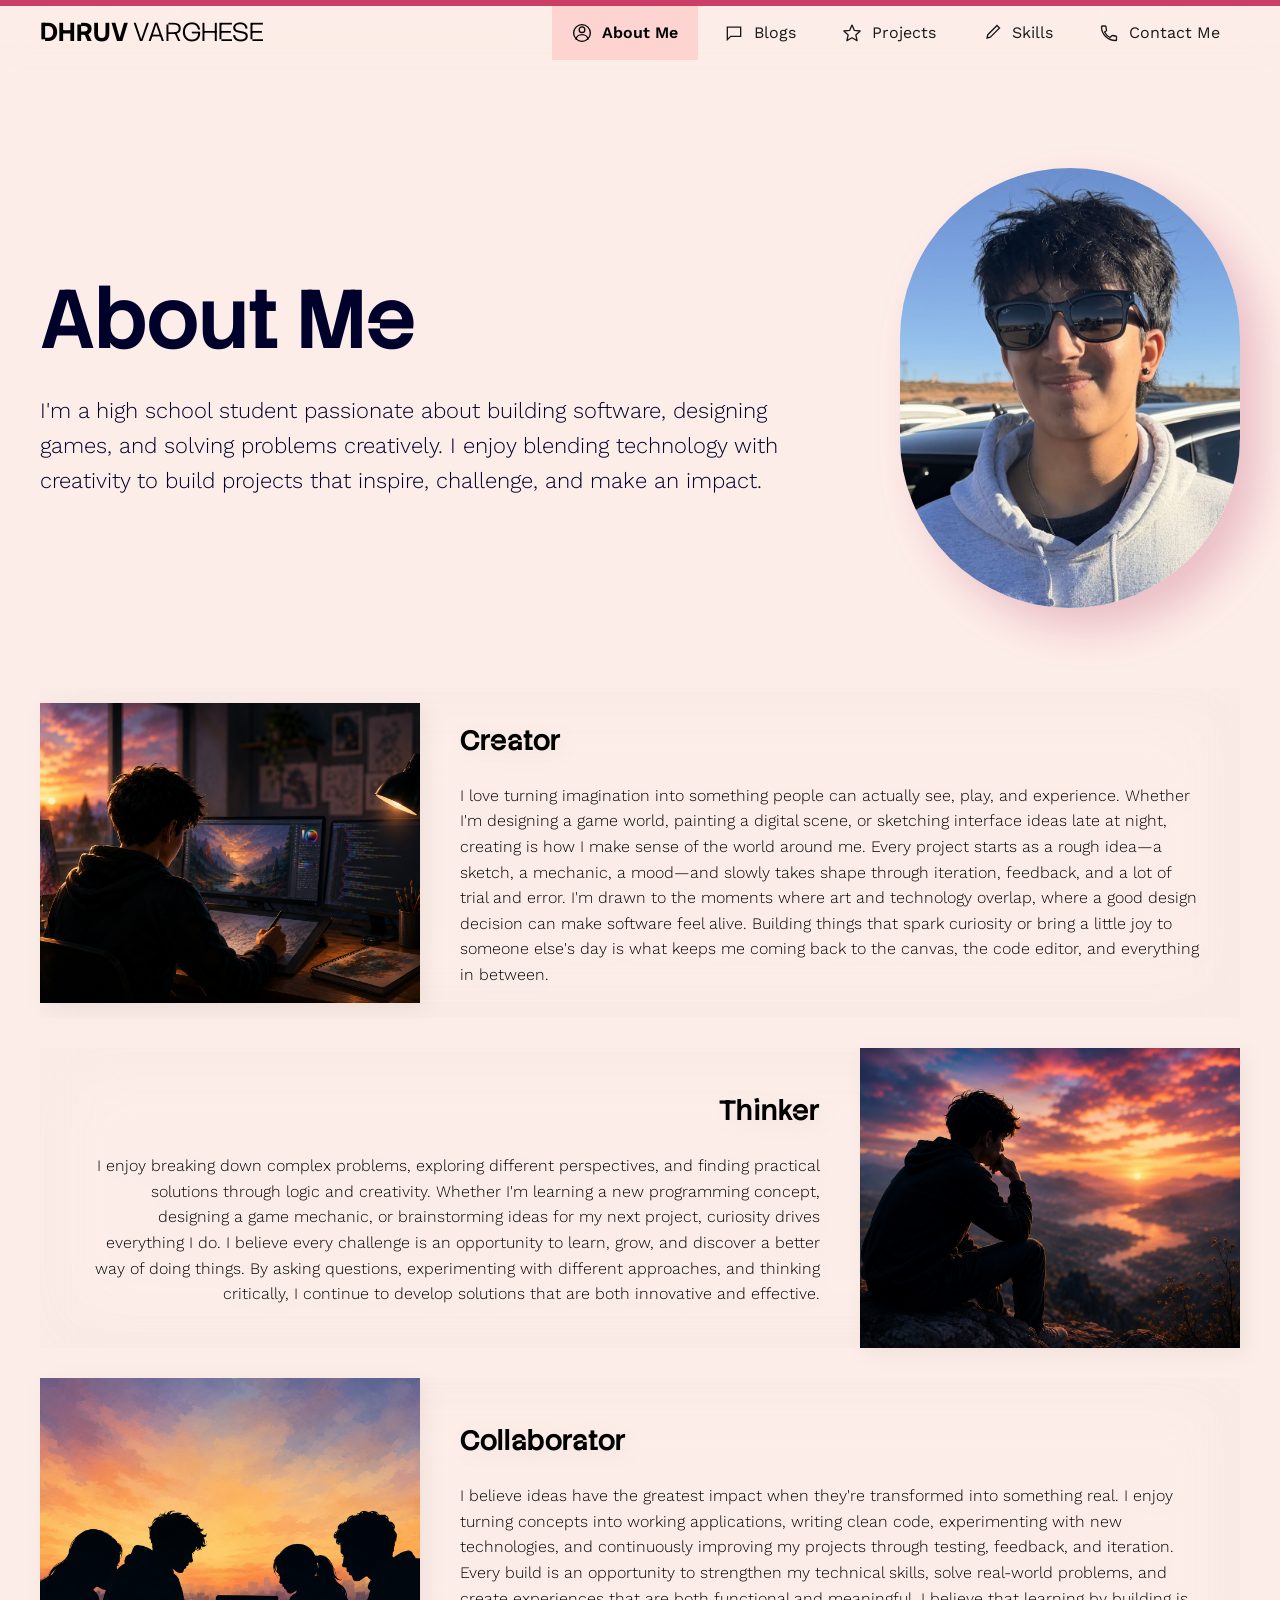
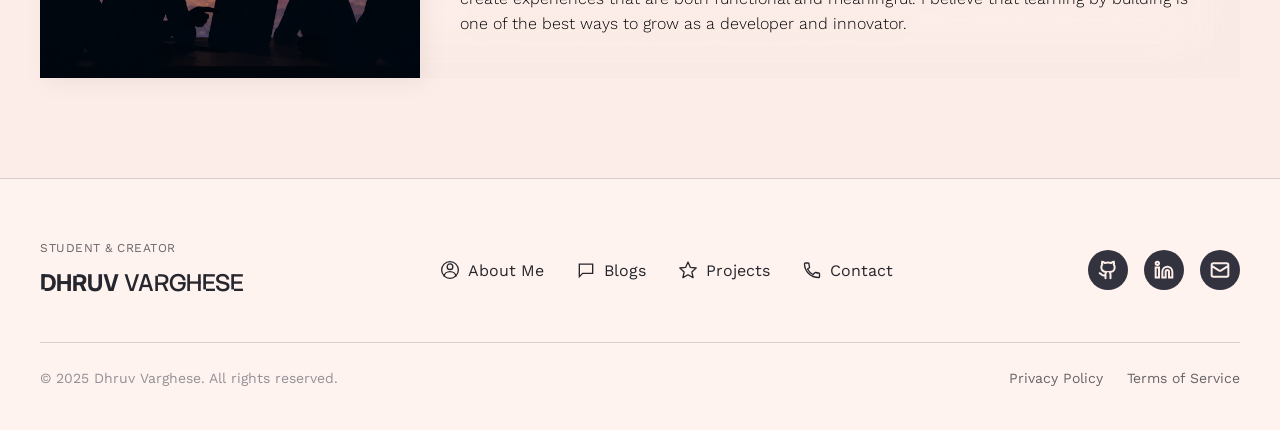
==== about.html @ 54e5962a "Initial commit of Dhruv Varghese portfolio site Static HTML/CSS/JS site with homepage, projects, blo" ====
<!DOCTYPE html>
<html lang="en">
<head>
<meta charset="UTF-8">
<meta name="viewport" content="width=device-width, initial-scale=1.0">
<title>About Me — Dhruv Varghese</title>
<meta name="description" content="About Dhruv Varghese — a high school student passionate about building software, designing games, and solving problems creatively.">
<link rel="icon" type="image/svg+xml" href="images/favicon.svg">
<link rel="preconnect" href="https://fonts.googleapis.com">
<link rel="preconnect" href="https://fonts.gstatic.com" crossorigin>
<link href="https://fonts.googleapis.com/css2?family=Stack+Sans+Notch:wght@200..700&family=Work+Sans:wght@300;400;500&display=swap" rel="stylesheet">
<link rel="stylesheet" href="css/style.css?v=130">
</head>
<body>

<div class="cursor-dot" aria-hidden="true"></div>

<div class="header__blur-band header__blur-band--1" aria-hidden="true"></div>
<div class="header__blur-band header__blur-band--2" aria-hidden="true"></div>
<div class="header__blur-band header__blur-band--3" aria-hidden="true"></div>
<div class="header__blur-band header__blur-band--4" aria-hidden="true"></div>
<div class="header__blur-band header__blur-band--5" aria-hidden="true"></div>
<div class="header__blur-band header__blur-band--6" aria-hidden="true"></div>
<div class="header__blur-band header__blur-band--7" aria-hidden="true"></div>
<div class="header__tint" aria-hidden="true"></div>
<header class="site-header" id="header">
	<div class="header__inner">
		<a href="index.html#top" class="logo">
			<span class="logo__bold">DHRUV </span><span class="logo__light">VARGHESE</span>
		</a>

		<nav class="nav" id="nav">
			<a href="about.html" class="nav__link nav__link--active">
				<svg class="nav__icon" viewBox="0 0 24 24" fill="none" stroke="currentColor" stroke-width="1.6"><circle cx="12" cy="8" r="3.4"/><path d="M5 20c0-3.5 3-6 7-6s7 2.5 7 6"/><circle cx="12" cy="12" r="10"/></svg>
				About Me
			</a>
			<a href="blog.html" class="nav__link">
				<svg class="nav__icon" viewBox="0 0 24 24" fill="none" stroke="currentColor" stroke-width="1.6"><path d="M4 5h16v11H8l-4 4V5Z"/></svg>
				Blogs
			</a>
			<a href="projects.html" class="nav__link">
				<svg class="nav__icon" viewBox="0 0 24 24" fill="none" stroke="currentColor" stroke-width="1.6" stroke-linejoin="round"><path d="M12 2.5l2.9 6.4 6.9.7-5.2 4.7 1.5 6.9L12 17.7l-6.1 3.5 1.5-6.9L2.2 9.6l6.9-.7L12 2.5Z"/></svg>
				Projects
			</a>
			<a href="skills.html" class="nav__link">
				<svg class="nav__icon" viewBox="0 0 24 24" fill="none" stroke="currentColor" stroke-width="1.6"><path d="m18 3 3 3-11 11-4 1 1-4L18 3Z"/></svg>
				Skills
			</a>
			<a href="contact.html" class="nav__link">
				<svg class="nav__icon" viewBox="0 0 24 24" fill="none" stroke="currentColor" stroke-width="1.6" stroke-linejoin="round"><path d="M6.6 10.8c1.4 2.8 3.8 5.1 6.6 6.6l2.2-2.2c.3-.3.7-.4 1-.2 1.1.4 2.4.6 3.6.6.6 0 1 .4 1 1V20c0 .6-.4 1-1 1C10.4 21 3 13.6 3 4.6c0-.6.4-1 1-1h3.4c.6 0 1 .4 1 1 0 1.3.2 2.5.6 3.6.1.4 0 .8-.2 1L6.6 10.8Z"/></svg>
				Contact Me
			</a>
		</nav>

		<button class="nav-toggle" id="navToggle" aria-label="Toggle menu" aria-expanded="false">
			<span></span><span></span><span></span>
		</button>
	</div>
</header>

<main id="top">

	<!-- ======================================================
	     HERO
	     ====================================================== -->
	<section class="about-hero">
		<div class="about-hero__body reveal">
			<h1 class="about-hero__title">About Me</h1>
			<p class="about-hero__desc">
				I'm a high school student passionate about building software, designing games, and
				solving problems creatively. I enjoy blending technology with creativity to build
				projects that inspire, challenge, and make an impact.
			</p>
		</div>
		<div class="about-hero__photo reveal">
			<img src="images/DV.jpg" alt="Dhruv Varghese">
		</div>
	</section>

	<!-- ======================================================
	     ROLES
	     ====================================================== -->
	<div class="about-roles">
		<article class="about-role-card reveal">
			<div class="about-role-card__image"><img src="images/card-creator.jpg" alt="Dhruv as a creator"></div>
			<div class="about-role-card__body">
				<h2 class="about-role-card__title">Creator</h2>
				<p class="about-role-card__desc">
					I love turning imagination into something people can actually see, play, and
					experience. Whether I'm designing a game world, painting a digital scene, or
					sketching interface ideas late at night, creating is how I make sense of the world
					around me. Every project starts as a rough idea—a sketch, a mechanic, a mood—and
					slowly takes shape through iteration, feedback, and a lot of trial and error. I'm
					drawn to the moments where art and technology overlap, where a good design decision
					can make software feel alive. Building things that spark curiosity or bring a little
					joy to someone else's day is what keeps me coming back to the canvas, the code
					editor, and everything in between.
				</p>
			</div>
		</article>

		<article class="about-role-card about-role-card--reverse reveal">
			<div class="about-role-card__image"><img src="images/card-thinker.jpg" alt="Dhruv as a thinker"></div>
			<div class="about-role-card__body">
				<h2 class="about-role-card__title">Thinker</h2>
				<p class="about-role-card__desc">
					I enjoy breaking down complex problems, exploring different perspectives, and finding
					practical solutions through logic and creativity. Whether I'm learning a new
					programming concept, designing a game mechanic, or brainstorming ideas for my next
					project, curiosity drives everything I do. I believe every challenge is an opportunity
					to learn, grow, and discover a better way of doing things. By asking questions,
					experimenting with different approaches, and thinking critically, I continue to develop
					solutions that are both innovative and effective.
				</p>
			</div>
		</article>

		<article class="about-role-card reveal">
			<div class="about-role-card__image"><img src="images/card-collaborator.jpg" alt="Dhruv as a collaborator"></div>
			<div class="about-role-card__body">
				<h2 class="about-role-card__title">Collaborator</h2>
				<p class="about-role-card__desc">
					I believe ideas have the greatest impact when they're transformed into something real.
					I enjoy turning concepts into working applications, writing clean code, experimenting
					with new technologies, and continuously improving my projects through testing, feedback,
					and iteration. Every build is an opportunity to strengthen my technical skills, solve
					real-world problems, and create experiences that are both functional and meaningful.
					I believe that learning by building is one of the best ways to grow as a developer and
					innovator.
				</p>
			</div>
		</article>
	</div>


</main>

<!-- ======================================================
     FOOTER
     ====================================================== -->
<footer class="site-footer">
	<div class="section-inner footer__main">
		<div class="footer__logo">
			<p class="footer__eyebrow">Student &amp; Creator</p>
			<p class="footer__name">
				<span class="footer__name-bold">DHRUV </span><span class="footer__name-light">VARGHESE</span>
			</p>
		</div>

		<nav class="footer__nav">
			<a href="about.html" class="footer__nav-item">
				<svg viewBox="0 0 24 24" fill="none" stroke="currentColor" stroke-width="1.6"><circle cx="12" cy="8" r="3.4"/><path d="M5 20c0-3.5 3-6 7-6s7 2.5 7 6"/><circle cx="12" cy="12" r="10"/></svg>
				About Me
			</a>
			<a href="blog.html" class="footer__nav-item">
				<svg viewBox="0 0 24 24" fill="none" stroke="currentColor" stroke-width="1.6"><path d="M4 5h16v11H8l-4 4V5Z"/></svg>
				Blogs
			</a>
			<a href="projects.html" class="footer__nav-item">
				<svg viewBox="0 0 24 24" fill="none" stroke="currentColor" stroke-width="1.6" stroke-linejoin="round"><path d="M12 2.5l2.9 6.4 6.9.7-5.2 4.7 1.5 6.9L12 17.7l-6.1 3.5 1.5-6.9L2.2 9.6l6.9-.7L12 2.5Z"/></svg>
				Projects
			</a>
			<a href="contact.html" class="footer__nav-item">
				<svg viewBox="0 0 24 24" fill="none" stroke="currentColor" stroke-width="1.6" stroke-linejoin="round"><path d="M6.6 10.8c1.4 2.8 3.8 5.1 6.6 6.6l2.2-2.2c.3-.3.7-.4 1-.2 1.1.4 2.4.6 3.6.6.6 0 1 .4 1 1V20c0 .6-.4 1-1 1C10.4 21 3 13.6 3 4.6c0-.6.4-1 1-1h3.4c.6 0 1 .4 1 1 0 1.3.2 2.5.6 3.6.1.4 0 .8-.2 1L6.6 10.8Z"/></svg>
				Contact
			</a>
		</nav>

		<div class="footer__socials">
			<a href="#" class="footer__social-icon" aria-label="GitHub"><img src="images/icon-github.svg" alt=""></a>
			<a href="https://www.linkedin.com/in/dhruv-varghese-696487320/" target="_blank" rel="noopener" class="footer__social-icon" aria-label="LinkedIn"><img src="images/icon-linkedin.svg" alt=""></a>
			<a href="mailto:dhruv.varghese31@gmail.com" class="footer__social-icon" aria-label="Email"><img src="images/icon-mail.svg" alt=""></a>
		</div>
	</div>

	<div class="footer__divider"></div>

	<div class="section-inner footer__bottom">
		<p>© 2025 Dhruv Varghese. All rights reserved.</p>
		<div class="footer__legal">
			<a href="#">Privacy Policy</a>
			<a href="#">Terms of Service</a>
		</div>
	</div>
</footer>

<script src="js/main.js?v=27"></script>
</body>
</html>
---- css/style.css ----
/* ==========================================================================
   Dhruv Varghese — Portfolio (from Figma design)
   ========================================================================== */

:root {
  --color-bg: #fdede8;
  --color-bg-gradient: #fce1da;
  --color-text: #1a1a1a;
  --color-text-dim: #4a4a4a;

  --color-maroon: #4d011d;
  --color-pink: #b33264;
  --color-hot-pink: #cb3e66;
  --color-bright-pink: #eb6196;

  --color-footer-bg: rgba(255, 255, 255, 0.3);
  --color-footer-dark: #26262e;
  --color-footer-icon-bg: #333340;

  --color-bg-blog: #fce2db;
  --color-heading-dark: #00012b;
  --color-text-muted: #666673;

  --font-heading: 'Stack Sans Notch', sans-serif;
  --font-body: 'Work Sans', sans-serif;

  --max-width: 1200px;
  --page-padding: 0px;
  --header-height: 108px;
}

* { box-sizing: border-box; }

html { scroll-behavior: smooth; scroll-padding-top: var(--header-height); }

body {
  margin: 0;
  background: var(--color-bg);
  color: var(--color-text);
  font-family: var(--font-body);
  font-weight: 400;
  font-size: 16px;
  line-height: 1.6;
  -webkit-font-smoothing: antialiased;
  overflow-x: hidden;
}
html.nav-locked, html.nav-locked body {
  overflow: hidden;
}

h1, h2, h3 { margin: 0; font-family: var(--font-heading); }
p { margin: 0; }
a { color: inherit; text-decoration: none; }
img { max-width: 100%; display: block; }
button { font-family: inherit; cursor: pointer; }

/* ==========================================================================
   CUSTOM CURSOR
   ========================================================================== */

@media (hover: hover) and (pointer: fine) {
  .cursor-dot {
    position: fixed;
    top: 0;
    left: 0;
    width: 12px;
    height: 12px;
    border-radius: 50%;
    background: var(--color-hot-pink);
    pointer-events: none;
    z-index: 9999;
    transform: translate(-50%, -50%);
    transition: width 0.25s ease, height 0.25s ease, background 0.25s ease,
      backdrop-filter 0.25s ease, opacity 0.2s ease;
    opacity: 0;
  }
  .cursor-dot.is-active { opacity: 1; }
  .cursor-dot.is-hovering {
    width: 46px;
    height: 46px;
    background: rgba(203, 62, 102, 0.15);
    backdrop-filter: blur(6px);
    -webkit-backdrop-filter: blur(6px);
  }
}
@media (hover: none), (pointer: coarse) {
  .cursor-dot { display: none; }
}

.section-inner {
  max-width: var(--max-width);
  margin: 0 auto;
  padding: 0 var(--page-padding);
}

/* ==========================================================================
   REVEAL ANIMATION (progressive enhancement — visible without JS)
   ========================================================================== */

.reveal { transition: opacity 0.7s ease, transform 0.7s ease; }
.js .reveal { opacity: 0; transform: translateY(28px); }
.js .reveal.is-visible { opacity: 1; transform: translateY(0); }

/* ==========================================================================
   HEADER
   ========================================================================== */

.site-header {
  position: fixed;
  top: 0; left: 0; right: 0;
  z-index: 100;
  height: var(--header-height);
  display: flex;
  align-items: flex-start;
  border-top: 6px solid var(--color-hot-pink);
  background: none;
}
.header__blur-band {
  position: fixed;
  left: 0;
  right: 0;
  z-index: 99;
}
.header__blur-band--1 { top: 0;    height: 13.5px; -webkit-backdrop-filter: blur(96px); backdrop-filter: blur(96px); }
.header__blur-band--2 { top: 11.5px; height: 13.5px; -webkit-backdrop-filter: blur(72px); backdrop-filter: blur(72px); }
.header__blur-band--3 { top: 23px; height: 13.5px; -webkit-backdrop-filter: blur(50px); backdrop-filter: blur(50px); }
.header__blur-band--4 { top: 34.5px; height: 13.5px; -webkit-backdrop-filter: blur(32px); backdrop-filter: blur(32px); }
.header__blur-band--5 { top: 46px; height: 13.5px; opacity: 0.4; -webkit-backdrop-filter: blur(18px); backdrop-filter: blur(18px); }
.header__blur-band--6 { top: 57.5px; height: 13.5px; opacity: 0.7; -webkit-backdrop-filter: blur(8px); backdrop-filter: blur(8px); }
.header__blur-band--7 { top: 69px; height: 13.5px; opacity: 0.9; -webkit-backdrop-filter: blur(3px); backdrop-filter: blur(3px); }
.header__tint {
  position: fixed;
  left: 0;
  right: 0;
  top: 0;
  height: 69px;
  z-index: 99;
  background: linear-gradient(to bottom, rgba(253, 237, 232, 0.85) 0%, rgba(253, 237, 232, 0) 100%);
}

.header__inner {
  position: relative;
  z-index: 1;
  width: 100%;
  max-width: var(--max-width);
  margin: 0 auto;
  padding: 0 var(--page-padding);
  display: flex;
  align-items: center;
  justify-content: space-between;
  gap: 40px;
}

.logo {
  position: relative;
  display: inline-block;
  font-family: var(--font-heading);
  font-size: 26px;
  white-space: nowrap;
  color: #000;
  transition: letter-spacing 0.3s ease, color 0.3s ease;
}
.logo::after {
  content: '';
  position: absolute;
  left: 50%;
  bottom: -4px;
  width: 0;
  height: 2px;
  background: var(--color-hot-pink);
  transition: width 0.35s ease, left 0.35s ease;
}
.logo:hover {
  letter-spacing: 1px;
  color: var(--color-hot-pink);
}
.logo:hover::after {
  width: 100%;
  left: 0;
}
.logo__bold { font-weight: 700; }
.logo__light { font-weight: 200; }

.nav {
  display: flex;
  align-items: center;
  gap: 6px;
}

.nav__link {
  display: flex;
  align-items: center;
  gap: 10px;
  font-size: 16px;
  font-weight: 400;
  color: var(--color-text);
  white-space: nowrap;
  padding: 14px 20px;
  background: transparent;
  transition: color 0.2s, background 0.2s;
}
.nav__link:hover { color: var(--color-hot-pink); }
.nav__icon { width: 20px; height: 20px; flex-shrink: 0; }

.nav__link--active {
  background: rgba(255, 156, 156, 0.3);
  color: #000;
  font-weight: 600;
}
.nav__link--active:hover { color: #000; }

.nav-toggle {
  display: none;
  flex-direction: column;
  justify-content: space-between;
  width: 26px;
  height: 18px;
  background: none;
  border: none;
  padding: 0;
}
.nav-toggle span {
  display: block;
  height: 2px;
  width: 100%;
  background: var(--color-maroon);
  border-radius: 2px;
  transition: transform 0.25s ease, opacity 0.25s ease;
}

/* ==========================================================================
   HERO
   ========================================================================== */

.hero {
  position: relative;
  padding-top: calc(var(--header-height) + 40px);
  overflow: hidden;
  text-align: center;
}

.hero__float-bg {
  --float-w: min(816px, 66vw);
  position: absolute;
  left: -6%;
  top: 300px;
  width: var(--float-w);
  z-index: -1;
  pointer-events: none;
  animation: hero-float 18s ease-in-out infinite;
}
.hero__float-bg img {
  width: 100%;
  height: auto;
  display: block;
}

@keyframes hero-float {
  0%   { transform: translate(0, 0) rotate(0deg); }
  50%  { transform: translate(calc(106vw - var(--float-w)), -280px) rotate(180deg); }
  100% { transform: translate(0, 0) rotate(360deg); }
}

@media (prefers-reduced-motion: reduce) {
  .hero__float-bg { animation: none; }
}

.hero__photo {
  width: min(474px, 72%);
  margin: 0 auto;
}
.hero__photo img {
  width: 100%;
  height: auto;
  display: block;
}

.hero__wordmark {
  position: relative;
  display: block;
  width: min(1040px, 92%);
  margin: -20px auto 0;
  font-family: var(--font-heading);
  font-weight: 700;
  font-size: clamp(80px, 21vw, 300px);
  line-height: 1;
  letter-spacing: -2px;
  color: #202020;
  text-align: center;
}

/* Pixel/glitch flicker: brief RGB-split "pixel shift" bursts, mostly still in between. */
.hero__wordmark::before,
.hero__wordmark::after {
  content: attr(data-text);
  position: absolute;
  inset: 0;
  color: inherit;
}
.hero__wordmark::before {
  color: var(--color-hot-pink);
  mix-blend-mode: screen;
  animation: pixel-glitch-1 6s steps(1, end) infinite;
}
.hero__wordmark::after {
  color: var(--color-bright-pink);
  mix-blend-mode: screen;
  animation: pixel-glitch-2 6s steps(1, end) infinite;
}

@keyframes pixel-glitch-1 {
  0%, 92%, 100% { clip-path: inset(0 0 0 0); transform: translate(0, 0); opacity: 0; }
  93% { clip-path: inset(10% 0 55% 0); transform: translate(-6px, 2px); opacity: 0.8; }
  94% { clip-path: inset(65% 0 5% 0); transform: translate(5px, -2px); opacity: 0.8; }
  95% { clip-path: inset(30% 0 40% 0); transform: translate(-4px, 0); opacity: 0.8; }
  96% { clip-path: inset(0 0 80% 0); transform: translate(6px, 3px); opacity: 0.8; }
  97% { clip-path: inset(0 0 0 0); transform: translate(0, 0); opacity: 0; }
}
@keyframes pixel-glitch-2 {
  0%, 92%, 100% { clip-path: inset(0 0 0 0); transform: translate(0, 0); opacity: 0; }
  93% { clip-path: inset(70% 0 10% 0); transform: translate(5px, -3px); opacity: 0.8; }
  94% { clip-path: inset(15% 0 60% 0); transform: translate(-6px, 2px); opacity: 0.8; }
  95% { clip-path: inset(45% 0 20% 0); transform: translate(4px, 0); opacity: 0.8; }
  96% { clip-path: inset(0 0 85% 0); transform: translate(-5px, -2px); opacity: 0.8; }
  97% { clip-path: inset(0 0 0 0); transform: translate(0, 0); opacity: 0; }
}

@media (prefers-reduced-motion: reduce) {
  .hero__wordmark::before, .hero__wordmark::after { animation: none; display: none; }
}

.hero__desc {
  max-width: 780px;
  margin: 20px auto 0;
  font-family: var(--font-heading);
  font-weight: 400;
  font-size: 24px;
  line-height: 1.65;
  color: #202020;
}

/* ==========================================================================
   PERSONA CARDS
   ========================================================================== */

.persona-cards {
  position: relative;
  z-index: 1;
  max-width: var(--max-width);
  margin: 70px auto 0;
  padding: 0 var(--page-padding);
  display: grid;
  grid-template-columns: repeat(3, 1fr);
  gap: 10px;
}

.persona-card {
  background: transparent;
  box-shadow: none;
  display: flex;
  flex-direction: column;
  align-items: center;
  padding: 12px 10px;
  text-align: center;
}

.persona-card__photo {
  position: relative;
  width: 240px;
  height: 240px;
  border-radius: 50%;
  overflow: hidden;
  margin-bottom: 26px;
  flex-shrink: 0;
}
.persona-card__photo--creator {
  animation: personaGlowCreator 3.2s ease-in-out infinite;
}
.persona-card__photo--thinker {
  animation: personaGlowThinker 3.6s ease-in-out infinite;
}
.persona-card__photo--collaborator {
  animation: personaGlowCollaborator 4s ease-in-out infinite;
}

@keyframes personaGlowCreator {
  0%, 100% { box-shadow: 0 6px 18px rgba(252, 167, 83, 0.4); }
  50%      { box-shadow: 0 10px 32px rgba(252, 167, 83, 0.75); }
}
@keyframes personaGlowThinker {
  0%, 100% { box-shadow: 0 6px 18px rgba(121, 217, 81, 0.4); }
  50%      { box-shadow: 0 10px 32px rgba(121, 217, 81, 0.75); }
}
@keyframes personaGlowCollaborator {
  0%, 100% { box-shadow: 0 6px 18px rgba(165, 9, 173, 0.4); }
  50%      { box-shadow: 0 10px 32px rgba(165, 9, 173, 0.75); }
}

.persona-card__photo-parallax {
  position: absolute;
  left: 0;
  top: -15%;
  width: 100%;
  height: 130%;
  will-change: transform;
}

.persona-card__body {
  display: flex;
  flex-direction: column;
  align-items: center;
  flex: 1;
  width: 100%;
}
.persona-card__photo img {
  width: 100%;
  height: 100%;
  object-fit: cover;
  display: block;
  transition: transform 0.4s ease;
}
.persona-card__photo:hover img { transform: scale(1.12); }

.persona-card__title {
  color: #000;
  font-size: 20px;
  font-weight: 600;
  margin-bottom: 18px;
}

.persona-card__desc {
  font-size: 15px;
  color: var(--color-text);
  margin-bottom: 26px;
  flex: 1;
}

.persona-card__btn {
  position: relative;
  z-index: 0;
  overflow: hidden;
  display: flex;
  align-items: center;
  justify-content: center;
  width: 100%;
  height: 56px;
  background: #fff;
  border: 1px solid #000;
  box-shadow: 3px 3px 10px rgba(0, 0, 0, 0.1);
  font-family: var(--font-heading);
  font-size: 16px;
  font-weight: 400;
  transition: color 0.35s ease, transform 0.25s ease, box-shadow 0.25s ease;
}
.persona-card__btn::before {
  content: '';
  position: absolute;
  inset: 0;
  z-index: -1;
  background: #000;
  transform: scaleX(0);
  transform-origin: left;
  transition: transform 0.35s ease;
}
.persona-card__btn::after {
  content: '';
  position: absolute;
  top: -20%;
  left: -60%;
  width: 40%;
  height: 140%;
  background: linear-gradient(115deg, transparent, rgba(255, 255, 255, 0.9), transparent);
  transform: skewX(-20deg);
  pointer-events: none;
  z-index: 1;
  transition: left 0.7s ease;
}
.persona-card__btn:hover {
  color: #fff;
  transform: translateY(-3px);
  box-shadow: 5px 8px 18px rgba(0, 0, 0, 0.2);
}
.persona-card__btn:hover::before { transform: scaleX(1); }
.persona-card__btn:hover::after { left: 130%; }

/* ==========================================================================
   SECTION HEADER (shared: Blogs / Apps / Artwork)
   ========================================================================== */

.section-header {
  display: flex;
  align-items: center;
  justify-content: space-between;
  gap: 24px;
  margin-bottom: 28px;
}
.section-header__title {
  color: #000;
  font-size: 24px;
  font-weight: 600;
}
.section-header__link {
  font-family: var(--font-body);
  font-weight: 500;
  font-size: 17px;
  text-decoration: underline;
  white-space: nowrap;
}
.section-header__right {
  display: flex;
  align-items: center;
  gap: 20px;
}

.text-underline-link {
  text-decoration: underline;
  display: inline-block;
  margin-top: 20px;
}

section { padding: 90px 0; }
.blogs { padding-top: 45px; padding-bottom: 45px; margin-bottom: 60pt; }
.apps {
  position: relative;
  overflow: hidden;
  padding-top: 45px;
  padding-bottom: 45px;
  margin-bottom: 60pt;
  background: rgba(255, 255, 255, 0.5);
}
.apps::before,
.apps::after {
  content: '';
  position: absolute;
  border-radius: 50%;
  filter: blur(60px);
  z-index: 0;
  pointer-events: none;
}
.apps::before {
  width: 320px;
  height: 320px;
  background: rgba(235, 97, 150, 0.28);
  top: -100px;
  left: -100px;
  animation: appsBlobDrift1 14s ease-in-out infinite;
}
.apps::after {
  width: 260px;
  height: 260px;
  background: rgba(255, 158, 98, 0.28);
  bottom: -90px;
  right: -70px;
  animation: appsBlobDrift2 16s ease-in-out infinite;
}
@keyframes appsBlobDrift1 {
  0%, 100% { transform: translate(0, 0); }
  50% { transform: translate(60px, 40px); }
}
@keyframes appsBlobDrift2 {
  0%, 100% { transform: translate(0, 0); }
  50% { transform: translate(-50px, -30px); }
}
.apps__layout { position: relative; z-index: 1; }
.artwork { padding-top: 45px; }

/* ==========================================================================
   BLOGS
   ========================================================================== */

.blog-carousel {
  position: relative;
  overflow: hidden;
}
.blog-carousel__arrows {
  display: flex;
  gap: 10px;
}
.blog-carousel__arrow {
  position: static;
  width: 54px;
  height: 42px;
  border-radius: 21px;
  border: 1.5px solid #000;
  background: transparent;
  display: flex;
  align-items: center;
  justify-content: center;
  color: #000;
  cursor: pointer;
  opacity: 1;
  transition: background 0.2s, color 0.2s, border-color 0.2s, transform 0.2s ease, box-shadow 0.2s ease;
}
.blog-carousel__arrow svg { width: 16px; height: 16px; transition: transform 0.2s ease; }
.blog-carousel__arrow:hover {
  background: #000;
  border-color: #000;
  color: #fff;
  transform: scale(1.12);
  box-shadow: 0 6px 16px rgba(0, 0, 0, 0.3);
}
.blog-carousel__arrow--prev:hover svg { transform: translateX(-2px); }
.blog-carousel__arrow--next:hover svg { transform: translateX(2px); }

.blog-carousel__track {
  display: flex;
  gap: 24px;
  transition: transform 0.5s ease;
}
.blog-carousel__slide {
  flex: 0 0 320px;
  min-width: 0;
}

/* Shared card styling reused by the Projects-page blog teaser */
.blog-card {
  background: rgba(255, 255, 255, 0.3);
  border: 1px solid #a1a1a1;
  backdrop-filter: blur(30px);
  -webkit-backdrop-filter: blur(30px);
  box-shadow: 5px 5px 20px rgba(0, 0, 0, 0.05);
  display: grid;
  grid-template-columns: 1fr 1fr;
  min-height: 312px;
}

.blog-card__image {
  position: relative;
  overflow: hidden;
}
.blog-card__image img { width: 100%; height: 100%; object-fit: cover; position: absolute; inset: 0; }
.blog-card__image-title {
  position: relative;
  z-index: 1;
  color: #fff;
  font-family: var(--font-body);
  font-weight: 500;
  font-size: 26px;
  line-height: 1.3;
  padding: 34px 28px;
  text-shadow: 0 2px 10px rgba(0,0,0,0.4);
}

.blog-card__body {
  padding: 30px;
  display: flex;
  flex-direction: column;
  justify-content: center;
  font-size: 15px;
  color: var(--color-text);
}

/* Homepage "My Blogs" carousel cards */
.blog-teaser-card {
  display: flex;
  flex-direction: column;
  height: 100%;
  color: inherit;
}
.blog-teaser-card__image {
  position: relative;
  height: 220px;
  overflow: hidden;
  flex-shrink: 0;
  border: 3px solid #fff;
  box-shadow: 0 6px 12px rgba(235, 97, 150, 0.35), 0 3px 10px rgba(255, 158, 98, 0.3);
}
.blog-teaser-card__parallax {
  position: absolute;
  left: 0;
  top: -15%;
  width: 100%;
  height: 130%;
  will-change: transform;
}
.blog-teaser-card__image img {
  width: 100%;
  height: 100%;
  object-fit: cover;
  display: block;
  transition: transform 0.5s ease;
}
.blog-teaser-card:hover .blog-teaser-card__image img { transform: scale(1.08); }
.blog-teaser-card__body {
  padding: 20px 2px 0;
  display: flex;
  flex-direction: column;
  gap: 10px;
  flex: 1;
  transition: opacity 0.35s ease;
}
.blog-teaser-card:hover .blog-teaser-card__body { opacity: 0.35; }
.blog-teaser-card__tag {
  align-self: flex-start;
  color: var(--color-hot-pink);
  font-family: var(--font-body);
  font-size: 12px;
  font-weight: 600;
  text-transform: uppercase;
  letter-spacing: 0.04em;
}
.blog-teaser-card__title {
  font-family: var(--font-heading);
  font-weight: 600;
  font-size: 20px;
  line-height: 1.3;
  color: var(--color-heading-dark, #1a1a1a);
  height: 52px;
  display: -webkit-box;
  -webkit-line-clamp: 2;
  -webkit-box-orient: vertical;
  overflow: hidden;
}
.blog-teaser-card__desc {
  font-size: 15px;
  color: var(--color-text);
  flex: 1;
  display: -webkit-box;
  -webkit-line-clamp: 3;
  -webkit-box-orient: vertical;
  overflow: hidden;
}

/* ==========================================================================
   SKILLS
   ========================================================================== */

.skills {
  position: relative;
  color: var(--color-maroon);
  background:
    radial-gradient(circle at 12% 18%, rgba(235, 97, 150, 0.30), transparent 42%),
    radial-gradient(circle at 88% 12%, rgba(203, 62, 102, 0.22), transparent 48%),
    radial-gradient(circle at 55% 95%, rgba(179, 50, 100, 0.18), transparent 50%),
    linear-gradient(180deg, #fff7f4 0%, #fce7e0 100%);
}
.skills--page { padding-top: calc(var(--header-height) + 40px); }
.skills__bg { display: none; }

.skills__title {
  color: #000;
  font-size: 24px;
  font-weight: 600;
  margin-bottom: 22px;
}

.skills__desc {
  font-size: 16px;
  color: var(--color-text);
  max-width: 100%;
  margin-bottom: 40px;
}

.skill-cards {
  display: flex;
  flex-direction: column;
  gap: 30px;
}

.skill-card {
  display: flex;
  align-items: stretch;
  min-height: 260px;
  backdrop-filter: blur(37.5px);
  -webkit-backdrop-filter: blur(37.5px);
  filter: drop-shadow(5px 5px 10px rgba(0, 0, 0, 0.05));
}
.skill-card--reverse { flex-direction: row-reverse; }
.skill-card__image {
  position: relative;
  width: 450px;
  flex-shrink: 0;
  overflow: hidden;
}
.skill-card__image img {
  position: absolute;
  inset: 0;
  width: 100%;
  height: 100%;
  object-fit: cover;
}
.skill-card__body {
  flex: 1;
  min-width: 0;
  display: flex;
  flex-direction: column;
  justify-content: center;
  gap: 14px;
  padding: 36px 44px;
}
.skill-card--reverse .skill-card__body { text-align: right; }
.skill-card__title {
  font-family: var(--font-heading);
  font-weight: 600;
  font-size: 24px;
  color: #000;
  text-transform: capitalize;
}
.skill-card__desc {
  font-family: var(--font-body);
  font-weight: 400;
  font-size: 16px;
  line-height: 1.6;
  color: var(--color-text);
}

/* ==========================================================================
   APPS
   ========================================================================== */

.apps__layout {
  display: flex;
  gap: 45px;
  align-items: flex-start;
  justify-content: space-between;
}

.apps__intro {
  flex: 1;
  min-width: 0;
  display: flex;
  flex-direction: column;
  gap: 30px;
}

.apps__title {
  font-family: var(--font-heading);
  font-weight: 600;
  font-size: 56px;
  line-height: 1.1;
  color: #000;
}

.apps__desc {
  font-size: 16px;
  font-weight: 400;
  color: var(--color-text);
}

.apps__link {
  font-family: var(--font-body);
  font-weight: 500;
  font-size: 18px;
  text-decoration: underline;
  align-self: flex-start;
}

.app-tiles {
  display: flex;
  flex-direction: column;
  gap: 30px;
  flex-shrink: 0;
}
.app-tiles__row {
  display: flex;
  gap: 30px;
  align-items: center;
  justify-content: flex-start;
}

.app-tile {
  display: flex;
  flex-direction: column;
  align-items: flex-start;
  gap: 20px;
  padding: 8px;
}
.app-tile__icon {
  width: 90pt;
  height: 90pt;
  border-radius: 35px;
  overflow: hidden;
  box-shadow: 0 4px 14px rgba(0,0,0,0.08);
  animation: appIconFloat 3.6s ease-in-out infinite;
  transition: transform 0.3s ease, box-shadow 0.3s ease;
}
.app-tiles__row:nth-child(1) .app-tile:nth-child(1) .app-tile__icon { animation-delay: 0s; }
.app-tiles__row:nth-child(1) .app-tile:nth-child(2) .app-tile__icon { animation-delay: 0.3s; }
.app-tiles__row:nth-child(1) .app-tile:nth-child(3) .app-tile__icon { animation-delay: 0.6s; }
.app-tiles__row:nth-child(2) .app-tile:nth-child(1) .app-tile__icon { animation-delay: 0.9s; }
.app-tiles__row:nth-child(2) .app-tile:nth-child(2) .app-tile__icon { animation-delay: 1.2s; }
.app-tile__icon:hover {
  transform: scale(1.08) translateY(-4px);
  box-shadow: 0 10px 22px rgba(0, 0, 0, 0.18);
  animation-play-state: paused;
}
.app-tile__icon img { width: 100%; height: 100%; object-fit: cover; }
@keyframes appIconFloat {
  0%, 100% { transform: translateY(0); }
  50% { transform: translateY(-8px); }
}
.app-tile__label {
  font-family: var(--font-heading);
  font-size: 18px;
  font-weight: 500;
  text-align: left;
}

/* ==========================================================================
   ARTWORK
   ========================================================================== */

.art-card {
  background: rgba(255, 255, 255, 0.3);
  border: 1px solid #a1a1a1;
  backdrop-filter: blur(30px);
  -webkit-backdrop-filter: blur(30px);
  box-shadow: 5px 5px 20px rgba(0, 0, 0, 0.05);
  display: grid;
  grid-template-columns: 1fr 1fr;
  min-height: 312px;
  margin-bottom: 24px;
  transition: border-color 0.3s ease, box-shadow 0.3s ease;
}
.art-card:hover {
  border-color: var(--color-hot-pink);
  box-shadow: 5px 5px 24px rgba(203, 62, 102, 0.2);
}
.art-card:last-child { margin-bottom: 0; }
.art-card--reverse .art-card__image { order: 2; }
.art-card--reverse .art-card__body { order: 1; }

.art-card__image { overflow: hidden; }
.art-card__image img { width: 100%; height: 100%; object-fit: cover; }

.art-card__body {
  padding: 30px;
  display: flex;
  flex-direction: column;
  justify-content: center;
  gap: 20px;
}
.art-card__body h3 { font-family: var(--font-body); font-weight: 500; font-size: 20px; color: #141414; }
.art-card__body p { font-size: 15px; color: var(--color-text); }

/* ==========================================================================
   FOOTER
   ========================================================================== */

.site-footer {
  background: var(--color-footer-bg);
  border-top: 1px solid rgba(0,0,0,0.15);
  padding: 60px 0 40px;
}

.footer__main {
  display: flex;
  align-items: center;
  justify-content: space-between;
  gap: 30px;
  flex-wrap: wrap;
  margin-bottom: 40px;
}

.footer__eyebrow {
  font-size: 12px;
  letter-spacing: 0.5px;
  text-transform: uppercase;
  color: rgba(38,38,46,0.7);
  margin-bottom: 6px;
}
.footer__name {
  font-family: var(--font-heading);
  font-size: 24px;
  color: var(--color-footer-dark);
}
.footer__name-bold { font-weight: 700; }
.footer__name-light { font-weight: 400; }

.footer__nav {
  display: flex;
  gap: 32px;
  flex-wrap: wrap;
}
.footer__nav-item {
  display: flex;
  align-items: center;
  gap: 8px;
  color: var(--color-footer-dark);
  font-size: 16px;
  white-space: nowrap;
}
.footer__nav-item svg { width: 20px; height: 20px; }
.footer__nav-item img { width: 20px; height: 20px; }

.footer__socials { display: flex; gap: 16px; }
.footer__social-icon {
  width: 40px;
  height: 40px;
  border-radius: 20px;
  background: var(--color-footer-icon-bg);
  display: flex;
  align-items: center;
  justify-content: center;
  transition: opacity 0.2s;
}
.footer__social-icon:hover { opacity: 0.8; }
.footer__social-icon img { width: 20px; height: 20px; }

.footer__divider {
  border-top: 1px solid rgba(0,0,0,0.15);
  max-width: var(--max-width);
  margin: 0 auto 24px;
}

.footer__bottom {
  display: flex;
  align-items: center;
  justify-content: space-between;
  gap: 20px;
  flex-wrap: wrap;
  font-size: 14px;
}
.footer__bottom p { color: rgba(102,102,115,0.7); }
.footer__legal { display: flex; gap: 24px; color: rgba(38,38,46,0.7); }

/* ==========================================================================
   PROJECTS PAGE
   ========================================================================== */

.projects-hero {
  position: relative;
  padding-top: calc(var(--header-height) + 40px);
  padding-bottom: 40px;
  overflow: hidden;
}

.projects-tabbar {
  display: flex;
  justify-content: center;
  gap: 32px;
  flex-wrap: wrap;
  max-width: var(--max-width);
  margin: 0 auto;
  padding: 0 var(--page-padding);
}

.projects-tab {
  background: none;
  border: none;
  border-bottom: 3px solid transparent;
  padding: 8px 4px;
  font-family: var(--font-body);
  font-weight: 400;
  font-size: 20px;
  color: rgba(0, 0, 0, 0.6);
  transition: color 0.2s, border-color 0.2s;
}
.projects-tab:hover { color: var(--color-text); }
.projects-tab.is-active {
  font-weight: 600;
  color: #000;
  border-bottom-color: var(--color-pink);
}

.projects-panels {
  max-width: var(--max-width);
  margin: 0 auto;
  padding: 60px var(--page-padding) 100px;
}

.projects-panel { display: none; }
.projects-panel.is-active { display: block; }

.projects-empty {
  padding: 100px 20px;
  text-align: center;
  font-family: var(--font-heading);
  font-size: 22px;
  color: var(--color-text-dim);
}

.project-entry {
  display: flex;
  flex-direction: column;
  align-items: flex-end;
  gap: 41px;
  width: 100%;
}
.project-entry + .project-entry { margin-top: 100px; }

.project-entry__header {
  display: flex;
  gap: 30px;
  align-items: flex-start;
  justify-content: center;
  width: 100%;
}
.project-entry--reverse .project-entry__header { flex-direction: row-reverse; }

.project-entry__logo {
  width: 140px;
  height: 140px;
  border-radius: 35px;
  overflow: hidden;
  flex-shrink: 0;
}
.project-entry__logo img { width: 100%; height: 100%; object-fit: cover; }

.project-entry__body { flex: 1; min-width: 0; }
.project-entry__title {
  color: #000;
  font-size: 24px;
  font-weight: 600;
  margin-bottom: 10px;
}
.project-entry__desc { font-size: 16px; font-weight: 400; color: var(--color-text); }
.project-entry__desc p { margin-bottom: 16px; }
.project-entry__desc p:last-child { margin-bottom: 0; }
.project-entry__desc strong { font-weight: 700; }
.project-entry__desc a { text-decoration: underline; }

.project-entry__gallery {
  display: flex;
  flex-wrap: wrap;
  gap: 10px;
  width: 100%;
}
.project-entry__gallery img {
  flex: 1 1 0;
  min-width: 140px;
  height: 320px;
  object-fit: contain;
  background: rgba(0, 0, 0, 0.04);
}
.project-entry__gallery--tall img {
  height: auto;
  aspect-ratio: 462 / 1000;
}
.project-entry__gallery--grid2 {
  display: grid;
  grid-template-columns: repeat(2, 1fr);
}
.project-entry__gallery--grid2 img {
  height: auto;
  min-width: 0;
  aspect-ratio: 1000 / 462;
}

/* ==========================================================================
   BLOG LIST PAGE
   ========================================================================== */

body.blog-page { background: var(--color-bg-blog); }

.blog-page-hero {
  position: relative;
  padding-top: calc(var(--header-height) + 40px);
  padding-bottom: 40px;
  text-align: center;
}
.blog-page-hero__title {
  font-family: var(--font-heading);
  font-weight: 600;
  font-size: 45px;
  color: var(--color-heading-dark);
  max-width: var(--max-width);
  margin: 0 auto 16px;
  padding: 0 var(--page-padding);
}
body.blog-page .blog-page-hero__title {
  font-size: clamp(52px, 6.5vw, 88px);
}
.blog-page-hero__desc {
  font-family: var(--font-body);
  font-weight: 400;
  font-size: 16px;
  line-height: 1.5;
  color: var(--color-text-muted);
  max-width: var(--max-width);
  margin: 0 auto;
  padding: 0 var(--page-padding);
}
body.blog-page .blog-page-hero__desc {
  color: #000;
}
.blog-page-hero__desc--lg {
  font-size: 18pt;
}
.contact-email {
  display: inline-block;
  margin-top: 20px;
  font-family: var(--font-heading);
  font-weight: 600;
  font-size: 18px;
  color: var(--color-hot-pink);
  text-decoration: underline;
}

.blog-list {
  max-width: var(--max-width);
  margin: 0 auto;
  padding: 0 var(--page-padding) 100px;
  display: flex;
  flex-direction: column;
  gap: 30px;
}

.blog-featured-card {
  display: flex;
  background: #fff;
  border: 1px solid var(--color-pink);
  box-shadow: 0 4px 12px rgba(0, 0, 0, 0.03);
  min-height: 480px;
  text-decoration: none;
  color: inherit;
}
.blog-featured-card__image { flex: 1; position: relative; min-width: 0; overflow: hidden; }
.blog-featured-card__image img {
  width: 100%;
  height: 100%;
  object-fit: cover;
  position: absolute;
  inset: 0;
  transition: transform 0.6s ease;
}
.blog-featured-card:hover .blog-featured-card__image img { transform: scale(1.06); }
.blog-featured-card__image::after {
  content: '';
  position: absolute;
  top: -30%;
  left: -60%;
  width: 40%;
  height: 160%;
  background: linear-gradient(115deg, transparent, rgba(255, 255, 255, 0.55), transparent);
  transform: skewX(-20deg);
  pointer-events: none;
  z-index: 1;
  transition: left 0.85s ease;
}
.blog-featured-card:hover .blog-featured-card__image::after { left: 130%; }
.blog-featured-card__body {
  width: 480px;
  flex-shrink: 0;
  display: flex;
  flex-direction: column;
  justify-content: space-between;
  padding: 24px;
}
.blog-featured-card__tag {
  display: inline-flex;
  align-self: flex-start;
  background: var(--color-bg);
  color: var(--color-pink);
  font-family: var(--font-body);
  font-size: 12px;
  font-weight: 600;
  text-transform: uppercase;
  padding: 4px 10px;
  border-radius: 4px;
  margin-bottom: 16px;
}
.blog-featured-card__title {
  font-family: var(--font-body);
  font-weight: 600;
  font-size: 24px;
  line-height: 1.2;
  color: var(--color-heading-dark);
  margin-bottom: 16px;
}
.blog-featured-card__excerpt {
  font-family: var(--font-body);
  font-weight: 400;
  font-size: 16px;
  line-height: 1.5;
  color: #000;
}
.blog-featured-card__footer { padding-top: 24px; }

.blog-author__name { font-family: var(--font-body); font-weight: 600; font-size: 13px; color: var(--color-heading-dark); }
.blog-author__date { font-family: var(--font-body); font-weight: 400; font-size: 12px; color: var(--color-text-muted); margin-top: 2px; }

.blog-post-grid {
  display: grid;
  grid-template-columns: repeat(3, 1fr);
  gap: 32px;
}
.blog-post-card {
  background: #fff;
  border: 1px solid var(--color-pink);
  box-shadow: 0 4px 6px rgba(0, 0, 0, 0.03);
  display: flex;
  flex-direction: column;
}
.blog-post-card__image { height: 240px; }
.blog-post-card__image img { width: 100%; height: 100%; object-fit: cover; display: block; }
.blog-post-card__body {
  flex: 1;
  display: flex;
  flex-direction: column;
  justify-content: space-between;
  padding: 24px;
}
.blog-post-card__title {
  font-family: var(--font-body);
  font-weight: 600;
  font-size: 24px;
  line-height: 1.2;
  color: var(--color-heading-dark);
  margin-bottom: 16px;
}
.blog-post-card__excerpt {
  font-family: var(--font-body);
  font-weight: 400;
  font-size: 16px;
  line-height: 1.6;
  color: var(--color-text-muted);
}

/* ==========================================================================
   BLOG DETAILS PAGE
   ========================================================================== */

.blog-detail-hero {
  position: relative;
  text-align: center;
  padding-top: 0;
  padding-bottom: 60px;
}

@media (min-width: 769px) {
  .blog-detail-hero__desc {
    position: absolute;
    top: calc(var(--header-height) + 158px);
    left: 0;
    right: 0;
    margin-top: 0;
  }
}
.blog-detail-hero__photo {
  position: relative;
  min-height: 780px;
  display: flex;
  flex-direction: column;
  justify-content: flex-start;
  padding: calc(var(--header-height) + 40px) 0 60px;
  overflow: hidden;
}
.blog-detail-hero__bg { position: absolute; inset: 0; z-index: -2; }
.blog-detail-hero__bg img { width: 100%; height: 100%; object-fit: cover; }
.blog-detail-hero__photo::before {
  content: '';
  position: absolute;
  inset: 0;
  z-index: -1;
  background: linear-gradient(to bottom, rgba(255, 255, 255, 0.8) 0%, rgba(255, 255, 255, 0.4) 45%, rgba(255, 255, 255, 0) 75%);
}
.blog-detail-hero__back {
  display: inline-flex;
  align-items: center;
  gap: 11px;
  color: #000;
  font-family: var(--font-heading);
  font-weight: 600;
  font-size: 20px;
  text-decoration: underline;
  margin: 0 auto 24px;
}
.blog-detail-hero__back svg { width: 20px; height: 20px; flex-shrink: 0; }
.blog-detail-hero__title {
  font-family: var(--font-heading);
  font-weight: 600;
  font-size: 45px;
  color: #000;
  max-width: var(--max-width);
  margin: 0 auto 16px;
  padding: 0 var(--page-padding);
}
.blog-detail-hero__desc {
  font-family: var(--font-body);
  font-weight: 400;
  font-size: 16px;
  line-height: 1.5;
  color: #000;
  max-width: var(--max-width);
  margin: 40px auto 0;
  padding: 0 var(--page-padding);
}

.blog-detail-content {
  max-width: var(--max-width);
  margin: 0 auto;
  padding: 0 var(--page-padding) 100px;
  display: flex;
  flex-direction: column;
  gap: 60px;
}

.blog-detail-content > .blog-block:first-child {
  position: relative;
  z-index: 1;
  margin-top: -260px;
}

.blog-block { display: flex; flex-direction: column; }
.blog-block--split { flex-direction: row; gap: 30px; align-items: stretch; }
.blog-block--split.blog-block--reverse { flex-direction: row-reverse; }

.blog-block__media {
  position: relative;
  border: 10px solid #fff;
  box-shadow: 5px 5px 30px rgba(255, 158, 98, 0.25);
  flex-shrink: 0;
  overflow: hidden;
}
.blog-block--stacked .blog-block__media { width: 100%; }
.blog-block--split .blog-block__media { width: 46%; }
.blog-block--stacked .blog-block__media img { position: static; width: 100%; height: auto; }
.blog-block__media img { width: 100%; height: 100%; object-fit: cover; display: block; }
.blog-block--split .blog-block__media img {
  position: absolute;
  inset: 0;
}

.blog-block__caption {
  font-family: var(--font-heading);
  font-weight: 600;
  font-size: 32px;
  line-height: 1.2;
  color: var(--color-heading-dark);
  margin-bottom: 16px;
}

.blog-block__text { flex: 1; min-width: 0; padding-top: 30px; }
.blog-block--split .blog-block__text {
  padding-top: 0;
  display: flex;
  flex-direction: column;
  justify-content: center;
}
.blog-block__text p {
  font-family: var(--font-body);
  font-weight: 400;
  font-size: 20px;
  line-height: 1.36;
  color: #000;
  white-space: pre-wrap;
}

.blog-standalone {
  font-family: var(--font-body);
  font-weight: 400;
  font-size: 20px;
  line-height: 1.36;
  color: #000;
  white-space: pre-wrap;
}

.blog-divider { border: none; border-top: 1px solid rgba(0, 0, 0, 0.15); margin: 0; }

/* ==========================================================================
   ABOUT ME PAGE
   ========================================================================== */

.about-hero {
  display: flex;
  align-items: center;
  gap: 80px;
  padding: calc(var(--header-height) + 60px) var(--page-padding) 80px;
  max-width: var(--max-width);
  margin: 0 auto;
}
.about-hero__body { flex: 1; min-width: 0; }
.about-hero__title {
  font-family: var(--font-heading);
  font-weight: 600;
  font-size: clamp(52px, 6.5vw, 88px);
  line-height: 1;
  color: var(--color-heading-dark);
  margin-bottom: 32px;
}
.about-hero__desc {
  font-family: var(--font-body);
  font-weight: 300;
  font-size: 22px;
  line-height: 1.6;
  color: var(--color-heading-dark);
}
.about-hero__photo {
  flex-shrink: 0;
  width: 340px;
  height: 440px;
  border-radius: 170px;
  overflow: hidden;
  box-shadow: 20px 20px 40px rgba(179, 50, 100, 0.25);
}
.about-hero__photo img { width: 100%; height: 100%; object-fit: cover; }

.about-roles {
  display: flex;
  flex-direction: column;
  align-items: center;
  gap: 30px;
  max-width: var(--max-width);
  margin: 0 auto;
  padding: 0 var(--page-padding) 100px;
}
.about-role-card {
  display: flex;
  align-items: center;
  width: 100%;
  min-height: 300px;
  backdrop-filter: blur(37.5px);
  -webkit-backdrop-filter: blur(37.5px);
  filter: drop-shadow(5px 5px 10px rgba(0, 0, 0, 0.05));
}
.about-role-card--reverse { flex-direction: row-reverse; }
.about-role-card__image { width: 380px; height: 300px; flex-shrink: 0; }
.about-role-card__image img { width: 100%; height: 100%; object-fit: cover; display: block; }
.about-role-card__body {
  flex: 1;
  min-width: 0;
  display: flex;
  flex-direction: column;
  justify-content: center;
  gap: 20px;
  padding: 30px 40px;
}
.about-role-card--reverse .about-role-card__body { text-align: right; }
.about-role-card__title {
  font-family: var(--font-heading);
  font-weight: 600;
  font-size: 28px;
  color: #000;
}
.about-role-card__desc {
  font-family: var(--font-body);
  font-weight: 300;
  font-size: 16px;
  line-height: 1.6;
  color: #000;
}

.about-personal {
  max-width: var(--max-width);
  margin: 0 auto;
  padding: 100px var(--page-padding) 120px;
}
.about-personal__title {
  font-family: var(--font-heading);
  font-weight: 600;
  font-size: 36px;
  color: var(--color-maroon);
  margin-bottom: 16px;
}
.about-personal__rule {
  width: 80px;
  height: 4px;
  border-radius: 2px;
  background: var(--color-pink);
  margin-bottom: 40px;
}
.about-personal__grid {
  display: flex;
  gap: 30px;
  align-items: stretch;
}
.about-form {
  flex: 1;
  min-width: 0;
  display: flex;
  flex-direction: column;
  gap: 24px;
}
.about-form__field {
  background: #fff;
  border: 1px solid var(--color-pink);
  padding: 20px;
  display: flex;
  flex-direction: column;
  gap: 8px;
}
.about-form__field:last-of-type { flex: 1; }
.about-form__field label {
  font-family: var(--font-heading);
  font-weight: 600;
  font-size: 13px;
  text-transform: uppercase;
  color: var(--color-pink);
}
.about-form__field input,
.about-form__field textarea {
  font-family: var(--font-body);
  font-size: 16px;
  color: var(--color-heading-dark);
  border: none;
  outline: none;
  resize: none;
  background: transparent;
  min-height: 24px;
}
.about-form__submit {
  position: relative;
  overflow: hidden;
  background: var(--color-pink);
  border: 1px solid #000;
  color: #fff;
  height: 60px;
  font-family: var(--font-heading);
  font-weight: 300;
  font-size: 18px;
  box-shadow: 3px 3px 7.5px rgba(0, 0, 0, 0.1);
  cursor: pointer;
  transition: background 0.25s ease, transform 0.25s ease, box-shadow 0.25s ease;
}
.about-form__submit::after {
  content: '';
  position: absolute;
  top: -20%;
  left: -60%;
  width: 40%;
  height: 140%;
  background: linear-gradient(115deg, transparent, rgba(255, 255, 255, 0.9), transparent);
  transform: skewX(-20deg);
  pointer-events: none;
  transition: left 0.7s ease;
}
.about-form__submit:hover {
  background: #000;
  transform: translateY(-3px) scale(1.02);
  box-shadow: 6px 10px 22px rgba(0, 0, 0, 0.22);
}
.about-form__submit:hover::after { left: 130%; }
.about-form__submit:disabled {
  opacity: 0.7;
  cursor: not-allowed;
  transform: none;
}

.about-form__status {
  font-family: var(--font-body);
  font-size: 14px;
  color: var(--color-pink);
  margin: 0;
  min-height: 20px;
}
.about-form__status--error { color: #c0392b; }

.about-statement {
  flex: 1;
  min-width: 0;
  background: #fff;
  border: 1px solid var(--color-pink);
  box-shadow: 0 10px 15px rgba(179, 50, 100, 0.1);
  padding: 40px;
  display: flex;
  flex-direction: column;
  gap: 24px;
}
.about-statement__title {
  font-family: var(--font-heading);
  font-weight: 600;
  font-size: 24px;
  color: #000;
}
.about-statement__quote {
  font-family: var(--font-body);
  font-weight: 300;
  font-size: 20px;
  line-height: 1.8;
  color: var(--color-heading-dark);
  flex: 1;
}
.about-statement__author {
  display: flex;
  align-items: center;
  gap: 10px;
}
.about-statement__author img { width: 48px; height: 48px; border-radius: 50%; object-fit: cover; }
.about-statement__author span {
  font-family: var(--font-heading);
  font-weight: 600;
  font-size: 18px;
  color: var(--color-heading-dark);
}

@media (max-width: 1100px) {
  .persona-cards { grid-template-columns: 1fr; max-width: 480px; }
  .blog-card, .art-card { grid-template-columns: 1fr; }
  .blog-card__image { height: 220px; }
  .art-card__image { height: 240px; order: -1 !important; }
  .art-card__body { order: 0 !important; }
  .skill-card, .skill-card--reverse { flex-direction: column; }
  .skill-card__image { width: 100%; height: 200px; }
  .skill-card__body { padding-left: 0; padding-right: 0; }
  .skill-card--reverse .skill-card__body { text-align: left; }
  .apps__layout { flex-direction: column; }
  .apps__title { font-size: 42px; }
  .app-tiles__row { flex-wrap: wrap; justify-content: center; }
  .project-entry__header, .project-entry--reverse .project-entry__header { flex-direction: column; align-items: center; text-align: center; }
  .project-entry__gallery img { height: 220px; }
  .project-entry__gallery--tall img { height: auto; }

  .blog-featured-card { flex-direction: column; }
  .blog-featured-card__image { height: 260px; }
  .blog-featured-card__body { width: 100%; }
  .blog-post-grid { grid-template-columns: 1fr; }
  .blog-block--split, .blog-block--split.blog-block--reverse { flex-direction: column; }
  .blog-block--split .blog-block__media { width: 100%; }
  .blog-block--split .blog-block__text { padding-top: 30px; }
}

@media (max-width: 768px) {
  :root { --page-padding: 24px; --header-height: 72px; }

  .nav { display: none; }
  .nav-toggle {
    display: flex;
    position: relative;
    z-index: 102;
    margin-top: 10pt;
  }
  .nav.is-open {
    display: flex;
    position: fixed;
    inset: 0;
    z-index: 101;
    background: var(--color-bg-gradient);
    flex-direction: column;
    align-items: stretch;
    justify-content: center;
    gap: 26px;
    padding: 40px 0;
  }
  .nav.is-open .nav__link { font-size: 20px; padding-left: 40px; padding-right: 40px; }
  .nav.is-open .nav__link--active { width: 100%; }

  .nav-toggle[aria-expanded="true"] span:nth-child(1) { transform: translateY(8px) rotate(45deg); }
  .nav-toggle[aria-expanded="true"] span:nth-child(2) { opacity: 0; }
  .nav-toggle[aria-expanded="true"] span:nth-child(3) { transform: translateY(-8px) rotate(-45deg); }

  .logo { font-size: 20px; margin-top: 10pt; position: relative; z-index: 102; }

  .hero { padding-top: calc(var(--header-height) + 60px); }
  .hero__float-bg { display: none; }
  .hero__content { margin-right: 0; }
  .hero__greeting { font-size: 38px; }
  .hero__desc { font-size: 17px; padding: 0 var(--page-padding); }
  .hero__name { font-size: 28px; }

  .persona-cards { margin-top: 50px; }

  section { padding: 60px 0; }

  .section-header { flex-direction: column; align-items: flex-start; gap: 10px; }

  .app-tiles { gap: 24px; }
  .app-tiles__row { gap: 24px; }
  .app-tile__icon { width: 100px; height: 100px; }
  .apps__title { font-size: 34px; }

  .footer__main { flex-direction: column; align-items: flex-start; }
  .footer__bottom { flex-direction: column; align-items: flex-start; }

  .projects-tabbar { justify-content: flex-start; overflow-x: auto; flex-wrap: nowrap; }
  .projects-tab { white-space: nowrap; font-size: 17px; }
  .project-entry__logo { width: 100px; height: 100px; border-radius: 26px; }

  .blog-page-hero__title, .blog-detail-hero__title { font-size: 32px; }
  .blog-detail-hero__title { line-height: 1.15; }
  .blog-detail-hero__photo { height: 320px; min-height: 0; }
  .blog-detail-hero__desc { margin-top: 24px; }
  .blog-detail-content > .blog-block:first-child { margin-top: 0; }
  .blog-detail-content > .blog-block:first-child .blog-block__media { display: none; }
  .blog-block__media { height: 300pt; }
  .blog-block--stacked .blog-block__media img {
    position: absolute;
    inset: 0;
    width: 100%;
    height: 100%;
  }
  .blog-block__caption { font-size: 26px; }
  .blog-block__text p, .blog-standalone { font-size: 17px; }

  .about-hero { flex-direction: column-reverse; gap: 40px; padding-top: calc(var(--header-height) + 40px); text-align: center; }
  .about-hero__photo { width: 260px; height: 340px; border-radius: 130px; margin: 0 auto; }
  .about-hero__body { max-width: 260px; margin: 0 auto; }
  .about-hero__desc { font-size: 18px; }
  .about-role-card, .about-role-card--reverse { flex-direction: column; }
  .about-role-card__image { width: 100%; height: 220px; }
  .about-role-card__body { padding-left: 0; padding-right: 0; }
  .about-role-card--reverse .about-role-card__body { text-align: left; }
  .about-personal__grid { flex-direction: column; }
}
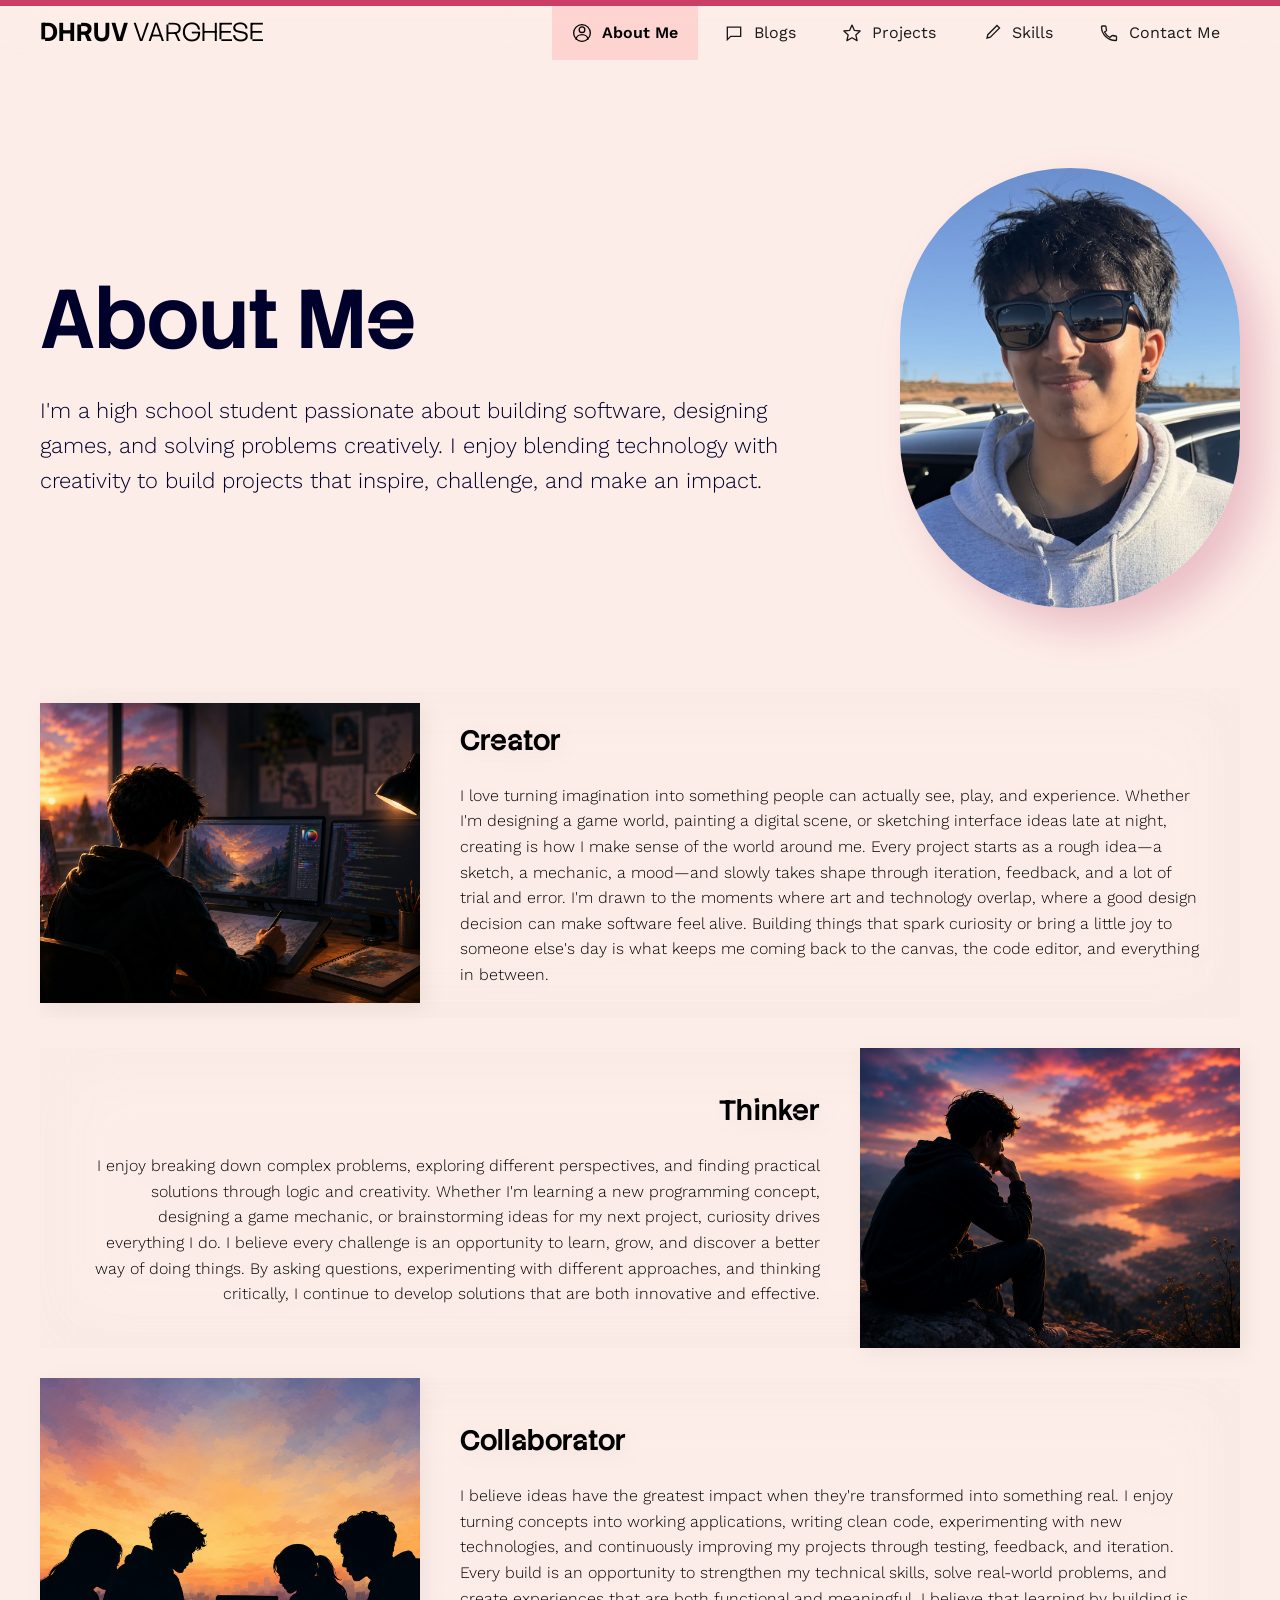
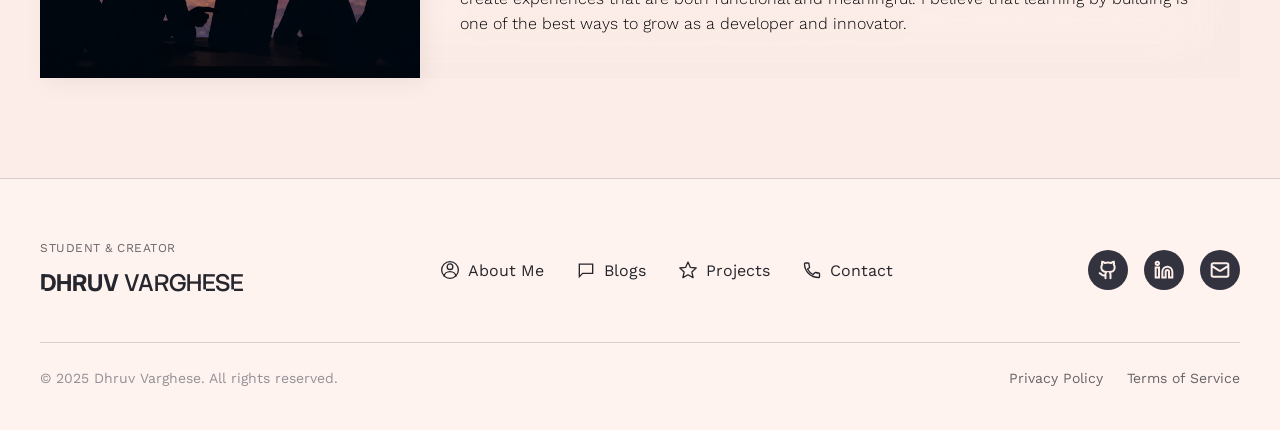
==== commit 984e3228: "Wire contact form to Formspree, simplify header blur, and add mobile carousel swipe - Wire Contact p" ====
--- a/about.html
+++ b/about.html
@@ -9,19 +9,13 @@
 <link rel="preconnect" href="https://fonts.googleapis.com">
 <link rel="preconnect" href="https://fonts.gstatic.com" crossorigin>
 <link href="https://fonts.googleapis.com/css2?family=Stack+Sans+Notch:wght@200..700&family=Work+Sans:wght@300;400;500&display=swap" rel="stylesheet">
-<link rel="stylesheet" href="css/style.css?v=130">
+<link rel="stylesheet" href="css/style.css?v=134">
 </head>
 <body>
 
 <div class="cursor-dot" aria-hidden="true"></div>
 
-<div class="header__blur-band header__blur-band--1" aria-hidden="true"></div>
-<div class="header__blur-band header__blur-band--2" aria-hidden="true"></div>
-<div class="header__blur-band header__blur-band--3" aria-hidden="true"></div>
-<div class="header__blur-band header__blur-band--4" aria-hidden="true"></div>
-<div class="header__blur-band header__blur-band--5" aria-hidden="true"></div>
-<div class="header__blur-band header__blur-band--6" aria-hidden="true"></div>
-<div class="header__blur-band header__blur-band--7" aria-hidden="true"></div>
+<div class="header__blur" aria-hidden="true"></div>
 <div class="header__tint" aria-hidden="true"></div>
 <header class="site-header" id="header">
 	<div class="header__inner">
@@ -184,6 +178,6 @@
 	</div>
 </footer>
 
-<script src="js/main.js?v=27"></script>
+<script src="js/main.js?v=28"></script>
 </body>
 </html>
--- a/css/style.css
+++ b/css/style.css
@@ -115,19 +115,16 @@
   border-top: 6px solid var(--color-hot-pink);
   background: none;
 }
-.header__blur-band {
+.header__blur {
   position: fixed;
+  top: 0;
   left: 0;
   right: 0;
+  height: 61.64px;
   z-index: 99;
-}
-.header__blur-band--1 { top: 0;    height: 13.5px; -webkit-backdrop-filter: blur(96px); backdrop-filter: blur(96px); }
-.header__blur-band--2 { top: 11.5px; height: 13.5px; -webkit-backdrop-filter: blur(72px); backdrop-filter: blur(72px); }
-.header__blur-band--3 { top: 23px; height: 13.5px; -webkit-backdrop-filter: blur(50px); backdrop-filter: blur(50px); }
-.header__blur-band--4 { top: 34.5px; height: 13.5px; -webkit-backdrop-filter: blur(32px); backdrop-filter: blur(32px); }
-.header__blur-band--5 { top: 46px; height: 13.5px; opacity: 0.4; -webkit-backdrop-filter: blur(18px); backdrop-filter: blur(18px); }
-.header__blur-band--6 { top: 57.5px; height: 13.5px; opacity: 0.7; -webkit-backdrop-filter: blur(8px); backdrop-filter: blur(8px); }
-.header__blur-band--7 { top: 69px; height: 13.5px; opacity: 0.9; -webkit-backdrop-filter: blur(3px); backdrop-filter: blur(3px); }
+  -webkit-backdrop-filter: blur(20px);
+  backdrop-filter: blur(20px);
+}
 .header__tint {
   position: fixed;
   left: 0;
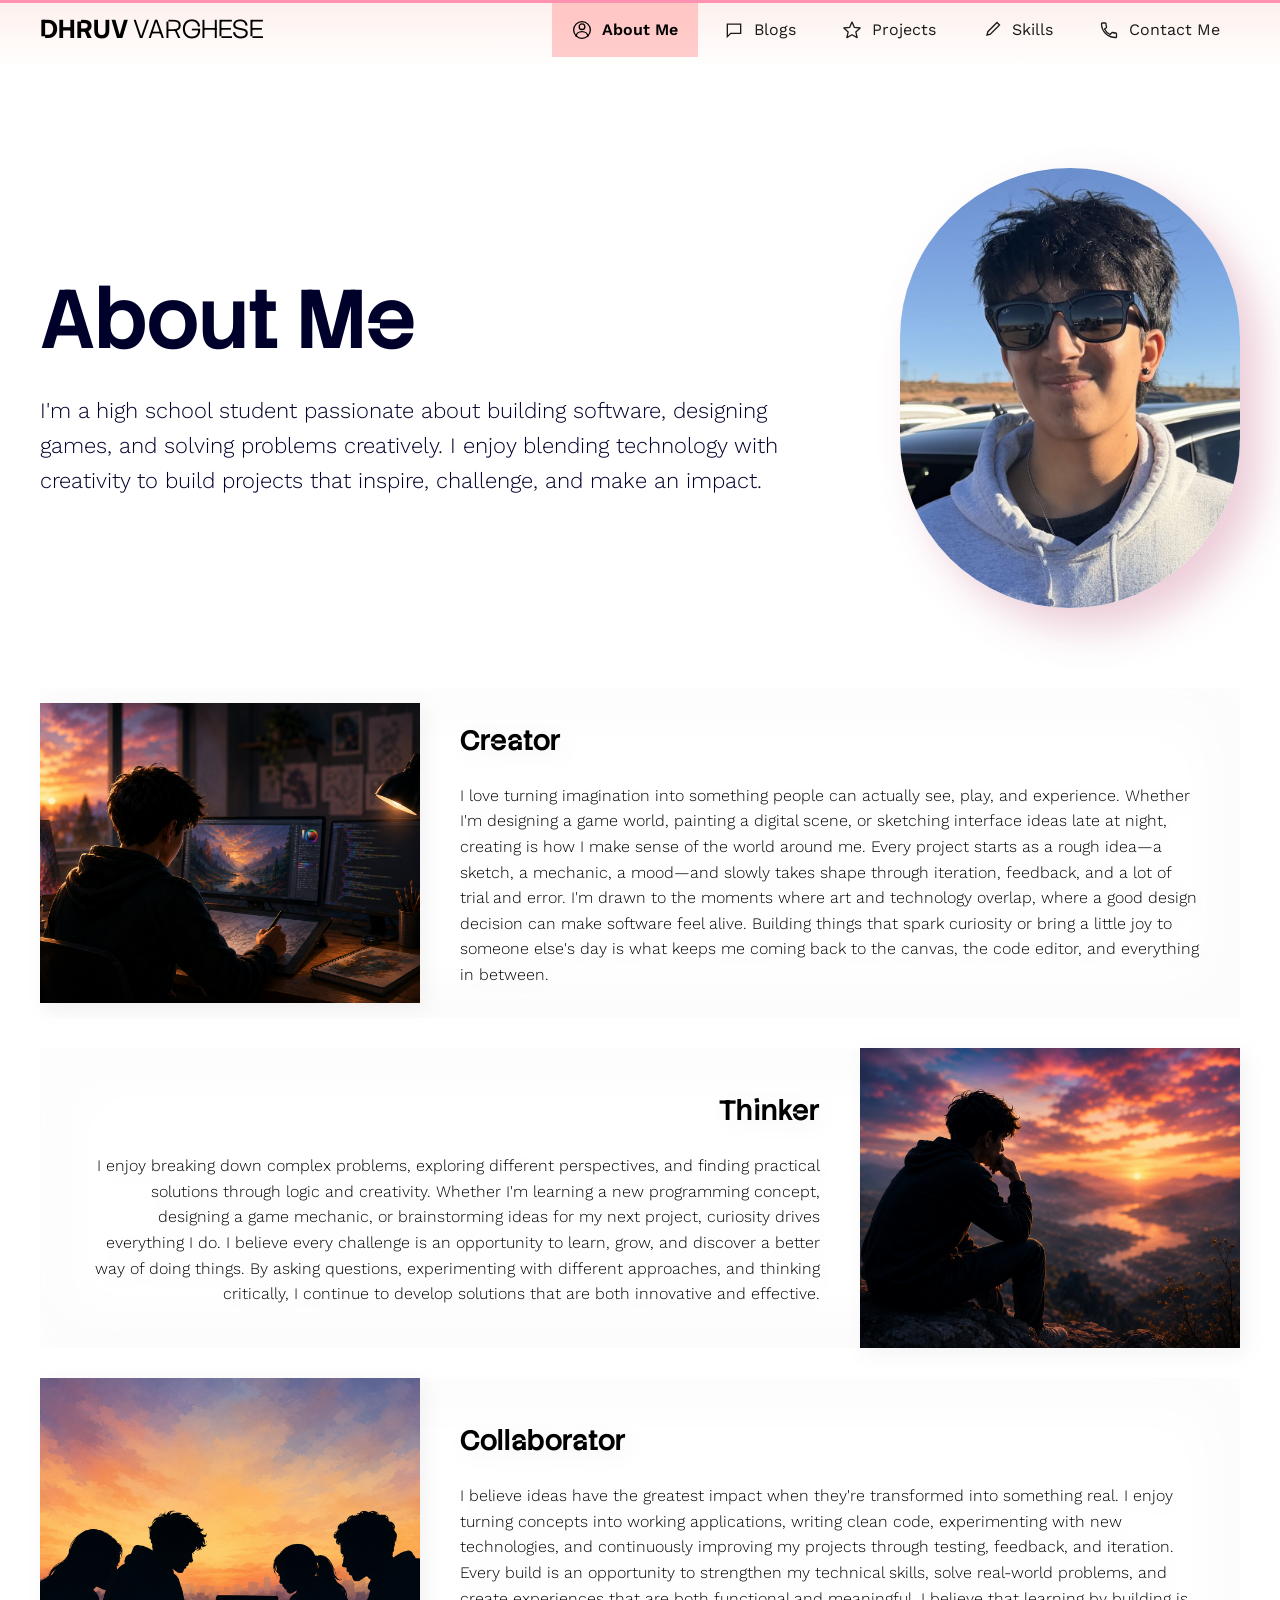
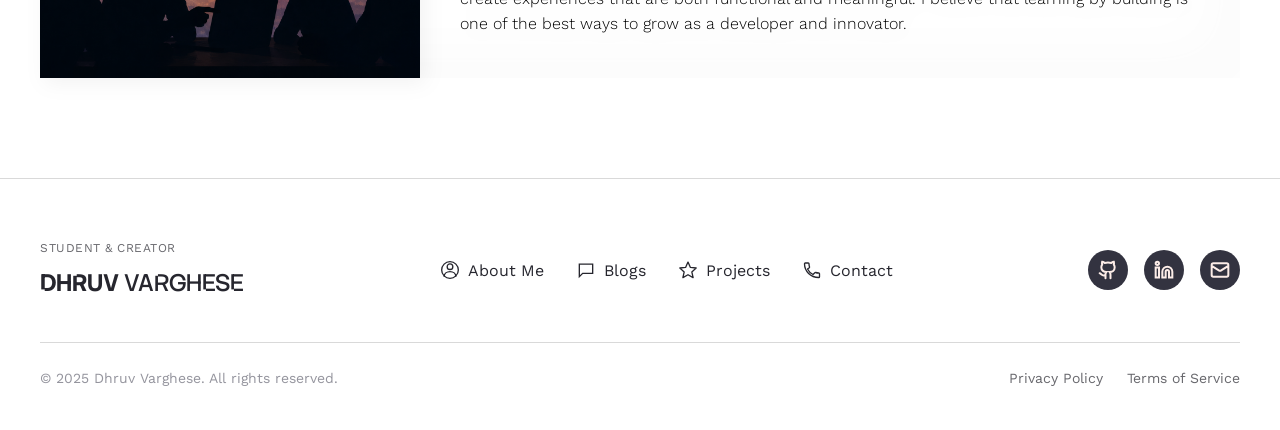
==== commit ac1892cc: "Switch site background to white, add hero marquee, and refine homepage visuals Sets all page backgro" ====
--- a/about.html
+++ b/about.html
@@ -9,7 +9,7 @@
 <link rel="preconnect" href="https://fonts.googleapis.com">
 <link rel="preconnect" href="https://fonts.gstatic.com" crossorigin>
 <link href="https://fonts.googleapis.com/css2?family=Stack+Sans+Notch:wght@200..700&family=Work+Sans:wght@300;400;500&display=swap" rel="stylesheet">
-<link rel="stylesheet" href="css/style.css?v=134">
+<link rel="stylesheet" href="css/style.css?v=151">
 </head>
 <body>
 
--- a/css/style.css
+++ b/css/style.css
@@ -3,8 +3,8 @@
    ========================================================================== */
 
 :root {
-  --color-bg: #fdede8;
-  --color-bg-gradient: #fce1da;
+  --color-bg: #ffffff;
+  --color-bg-gradient: #ffffff;
   --color-text: #1a1a1a;
   --color-text-dim: #4a4a4a;
 
@@ -17,7 +17,7 @@
   --color-footer-dark: #26262e;
   --color-footer-icon-bg: #333340;
 
-  --color-bg-blog: #fce2db;
+  --color-bg-blog: #ffffff;
   --color-heading-dark: #00012b;
   --color-text-muted: #666673;
 
@@ -112,7 +112,7 @@
   height: var(--header-height);
   display: flex;
   align-items: flex-start;
-  border-top: 6px solid var(--color-hot-pink);
+  border-top: 3px solid #FF92B1;
   background: none;
 }
 .header__blur {
@@ -200,7 +200,7 @@
 .nav__icon { width: 20px; height: 20px; flex-shrink: 0; }
 
 .nav__link--active {
-  background: rgba(255, 156, 156, 0.3);
+  background: rgba(255, 156, 156, 0.5);
   color: #000;
   font-weight: 600;
 }
@@ -263,13 +263,30 @@
 }
 
 .hero__photo {
-  width: min(474px, 72%);
+  width: min(616px, 72%);
   margin: 0 auto;
+  animation: hero-photo-float 7s ease-in-out infinite;
+  filter: drop-shadow(0 25px 24px rgba(0, 0, 0, 0.18));
+  transition: filter 0.4s ease;
+}
+.hero__photo:hover {
+  filter: drop-shadow(0 35px 30px rgba(235, 97, 150, 0.4));
 }
 .hero__photo img {
   width: 100%;
   height: auto;
   display: block;
+  transition: transform 0.4s ease;
+}
+.hero__photo:hover img {
+  transform: scale(1.03);
+}
+@keyframes hero-photo-float {
+  0%, 100% { transform: translateY(0) rotate(0deg); }
+  50% { transform: translateY(-18px) rotate(1.2deg); }
+}
+@media (prefers-reduced-motion: reduce) {
+  .hero__photo { animation: none; }
 }
 
 .hero__wordmark {
@@ -327,13 +344,44 @@
 }
 
 .hero__desc {
-  max-width: 780px;
+  max-width: 1200px;
   margin: 20px auto 0;
   font-family: var(--font-heading);
   font-weight: 400;
-  font-size: 24px;
+  font-size: 31.2px;
   line-height: 1.65;
   color: #202020;
+}
+
+/* ==========================================================================
+   HERO MARQUEE
+   ========================================================================== */
+
+.hero-marquee {
+  overflow: hidden;
+  width: 100%;
+  margin: 90pt 0;
+}
+.hero-marquee__track {
+  display: flex;
+  width: max-content;
+  animation: hero-marquee-scroll 60s linear infinite;
+}
+.hero-marquee__item {
+  flex-shrink: 0;
+  white-space: nowrap;
+  font-family: var(--font-heading);
+  font-weight: 400;
+  font-size: clamp(40px, 10.5vw, 150px);
+  line-height: 1;
+  color: #202020;
+}
+@keyframes hero-marquee-scroll {
+  from { transform: translateX(0); }
+  to { transform: translateX(-50%); }
+}
+@media (prefers-reduced-motion: reduce) {
+  .hero-marquee__track { animation: none; }
 }
 
 /* ==========================================================================
@@ -523,7 +571,7 @@
   padding-top: 45px;
   padding-bottom: 45px;
   margin-bottom: 60pt;
-  background: rgba(255, 255, 255, 0.5);
+  background: linear-gradient(180deg, #fff7f4 0%, #fce1da 100%);
 }
 .apps::before,
 .apps::after {
@@ -594,7 +642,6 @@
   border-color: #000;
   color: #fff;
   transform: scale(1.12);
-  box-shadow: 0 6px 16px rgba(0, 0, 0, 0.3);
 }
 .blog-carousel__arrow--prev:hover svg { transform: translateX(-2px); }
 .blog-carousel__arrow--next:hover svg { transform: translateX(2px); }
@@ -660,7 +707,6 @@
   overflow: hidden;
   flex-shrink: 0;
   border: 3px solid #fff;
-  box-shadow: 0 6px 12px rgba(235, 97, 150, 0.35), 0 3px 10px rgba(255, 158, 98, 0.3);
 }
 .blog-teaser-card__parallax {
   position: absolute;
@@ -725,11 +771,7 @@
 .skills {
   position: relative;
   color: var(--color-maroon);
-  background:
-    radial-gradient(circle at 12% 18%, rgba(235, 97, 150, 0.30), transparent 42%),
-    radial-gradient(circle at 88% 12%, rgba(203, 62, 102, 0.22), transparent 48%),
-    radial-gradient(circle at 55% 95%, rgba(179, 50, 100, 0.18), transparent 50%),
-    linear-gradient(180deg, #fff7f4 0%, #fce7e0 100%);
+  background: #ffffff;
 }
 .skills--page { padding-top: calc(var(--header-height) + 40px); }
 .skills__bg { display: none; }
@@ -1409,6 +1451,19 @@
   inset: 0;
 }
 
+.blog-block__media--duo {
+  display: flex;
+  gap: 4px;
+}
+.blog-block--split .blog-block__media--duo img {
+  position: relative;
+  inset: auto;
+  flex: 1;
+  width: 50%;
+  min-width: 0;
+  height: 100%;
+}
+
 .blog-block__caption {
   font-family: var(--font-heading);
   font-weight: 600;
@@ -1416,6 +1471,25 @@
   line-height: 1.2;
   color: var(--color-heading-dark);
   margin-bottom: 16px;
+}
+
+.blog-gallery {
+  display: grid;
+  grid-template-columns: repeat(3, 1fr);
+  gap: 24px;
+}
+.blog-gallery__item {
+  position: relative;
+  height: 260px;
+  border: 10px solid #fff;
+  box-shadow: 5px 5px 30px rgba(255, 158, 98, 0.25);
+  overflow: hidden;
+}
+.blog-gallery__item img {
+  width: 100%;
+  height: 100%;
+  object-fit: cover;
+  display: block;
 }
 
 .blog-block__text { flex: 1; min-width: 0; padding-top: 30px; }
@@ -1768,6 +1842,8 @@
   }
   .blog-block__caption { font-size: 26px; }
   .blog-block__text p, .blog-standalone { font-size: 17px; }
+  .blog-gallery { grid-template-columns: repeat(2, 1fr); }
+  .blog-gallery__item { height: 200px; }
 
   .about-hero { flex-direction: column-reverse; gap: 40px; padding-top: calc(var(--header-height) + 40px); text-align: center; }
   .about-hero__photo { width: 260px; height: 340px; border-radius: 130px; margin: 0 auto; }
